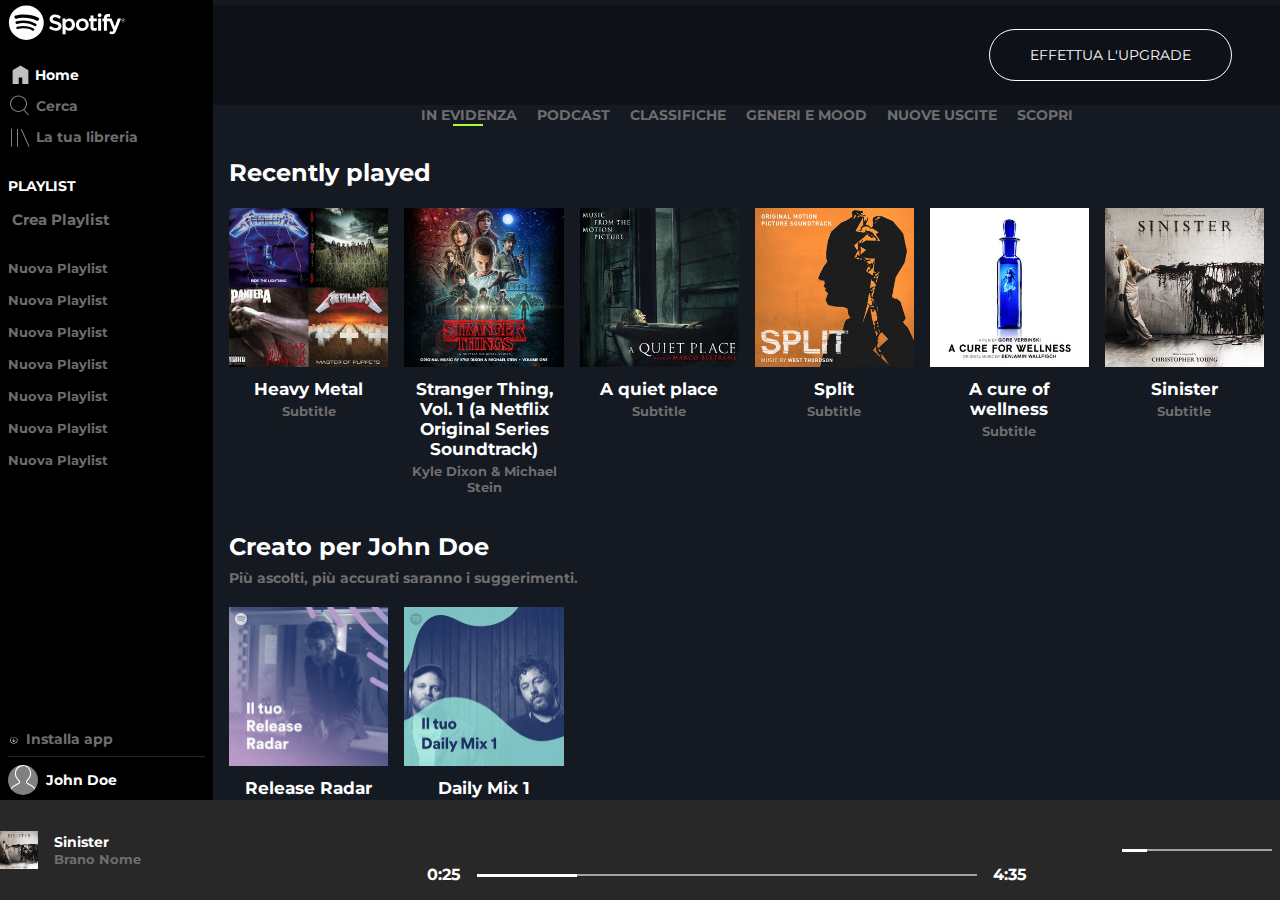
==== index.html @ 6c383e71 "fix sidebar extra-sm" ====
<!DOCTYPE html>
<html lang="en">
<head>
    <meta charset="UTF-8">
    <meta http-equiv="X-UA-Compatible" content="IE=edge">
    <meta name="viewport" content="width=device-width, initial-scale=1.0">
    <link rel="preconnect" href="https://fonts.googleapis.com">
    <link rel="preconnect" href="https://fonts.gstatic.com" crossorigin>
    <link href="https://fonts.googleapis.com/css2?family=Montserrat:wght@400;700&display=swap" rel="stylesheet">
    <link rel="stylesheet" href="https://cdnjs.cloudflare.com/ajax/libs/font-awesome/6.2.0/css/all.min.css" integrity="sha512-xh6O/CkQoPOWDdYTDqeRdPCVd1SpvCA9XXcUnZS2FmJNp1coAFzvtCN9BmamE+4aHK8yyUHUSCcJHgXloTyT2A==" crossorigin="anonymous" referrerpolicy="no-referrer" />
    <link rel="stylesheet" href="./assets/css/style.css">
    <title>Spotify</title>
</head>
<body>
    <div class="wrapper">

        <div id="container">
            
                <div class="row">
                   

                        <div class="col_2 col_md_3 col_s_4 col_xs_1 sidebar">
                                <div class="side_nav">

                                    <div class="row rw_sidebar">
                                        <div class="col_8 sidebar_top">
                                            <div class="logo">
                                                <img class="large" src="./assets/img/logo.svg" alt="">
                                                <img class="extra_sm" src="./assets/img/logo-small.svg" alt="">
                                            </div>
                                            <div class="home_i">
                                                <div class="icons home">
                                                    <img class="large" src="./assets/img/home.svg" alt="">
                                                    <span>Home</span>
                                                </div>
                                                <img class="home_extra_sm" src="./assets/img/home.svg" alt="">
                                            </div>
                                            <div class="icons">
                                                <img src="./assets/img/search.svg" alt="">
                                                <span>Cerca</span>
                                            </div>
                                            <div class="icons">
                                                <img src="./assets/img/libreria.svg" alt="">
                                                <span>La tua libreria</span>
                                            </div>
                
                                            <div class="playlist">
                                                <h4>PLAYLIST</h4>
                                                <div class="add_playlist">
                                                    <i class="fa-sharp fa-solid fa-square-plus"></i> <span>Crea Playlist</span>
                                                </div>
                                                <div class="new_pl">
                                                <h5>Nuova Playlist</h5>
                                                <h5>Nuova Playlist</h5>
                                                <h5>Nuova Playlist</h5>
                                                <h5>Nuova Playlist</h5>
                                                <h5>Nuova Playlist</h5>
                                                <h5>Nuova Playlist</h5>
                                                <h5>Nuova Playlist</h5>
                                                </div>
                                          
                                            </div>
                                         
                                        </div>
        
                                        <div class="col_4 sidebar_bottom">
                                            <div class="dw_app">
                                                <img src="./assets/img/download.svg" alt=""><span>Installa app</span>
                                            </div>
                                            
                                            <div class="avatar">
                                                <img src="./assets/img/profile.svg" alt="">
                                                <h4>John Doe</h4>
                                            </div>
        
                                        </div>
        
        
                                    </div>
                                </div>
                    
                        </div>
                    
                    
                    
                    <div class="col_10 col_md_9 col_s_8 col_xs_11 categories">
                        
                        <div class="upgrade" id="header">
                            <a href="#">EFFETTUA L'UPGRADE</a>
                        </div>

                        <div class="music">

                            <div class="wrap_col">
    
                                <nav class="navbar">
                                    <ul>
                                        <li class="evidence"><a href="#">IN EVIDENZA</a>
                                        <div class="border"></div></li>
                                        <li><a href="#">PODCAST</a></li>
                                        <li><a href="#">CLASSIFICHE</a></li>
                                        <li><a href="#">GENERI E MOOD</a></li>
                                        <li><a href="#">NUOVE USCITE</a></li>
                                        <li><a href="#">SCOPRI</a></li>
    
                                    </ul>
                                </nav>
                                
                                <div class="played category">
                                    <h3>Recently played</h3>
                                </div>
    
                                <div class="row main_categories">
                                    <div class="col_2 col_md_3 col_s_6 cover recently_py">
                                        <img src="./assets/img/metal_lifting.jpg" alt="">
                                        <h4>Heavy Metal</h4>
                                        <h6>Subtitle</h6>
                                    </div>
                                    <div class="col_2 col_md_3 col_s_6 cover recently_py">
                                        <img src="./assets/img/stranger.jpeg" alt="">
                                        <h4>Stranger Thing, Vol. 1 (a Netflix Original Series Soundtrack)</h4>
                                        <h6>Kyle Dixon & Michael Stein</h6>
                                    </div>
                                    <div class="col_2 col_md_3 col_s_6 cover recently_py">
                                        <img src="./assets/img/aquietplace.jpeg" alt="">
                                        <h4>A quiet place</h4>
                                        <h6>Subtitle</h6>
                                    </div>
                                    <div class="col_2 col_md_3 col_s_6 cover recently_py">
                                        <img src="./assets/img/split.jpeg" alt="">
                                        <h4>Split</h4>
                                        <h6>Subtitle</h6>
                                    </div>
                                    <div class="col_2 col_md_3 col_s_6 cover recently_py">
                                        <img src="./assets/img/cure.jpeg" alt="">
                                        <h4>A cure of wellness</h4>
                                        <h6>Subtitle</h6>
                                    </div>
                                    <div class="col_2 col_md_3 col_s_6 cover recently_py">
                                        <img src="./assets/img/sinister.jpeg" alt="">
                                        <h4>Sinister</h4>
                                        <h6>Subtitle</h6>
                                    </div>
                                    
                                </div>
    
                                <div class="createdforyou category">
                                    <h3>Creato per John Doe</h3>
                                    <h6>Più ascolti, più accurati saranno i suggerimenti.</h6>
                                </div>
                                <div class="row main_categories">
                                    <div class="col_2 col_md_3 col_s_6 cover foryou">
                                        <img src="./assets/img/radar.jpeg" alt="">
                                        <h4>Release Radar</h4>
    
                                    </div>
                                    <div class="col_2 col_md_3 col_s_6 cover foryou">
                                        <img src="./assets/img/mixdaily.jpeg" alt="" class="">
                                        <h4>Daily Mix 1</h4>
    
                                    </div>
        
                                </div>
    
                                <div class="popular category">
                                    <h3>Artisti più popolari</h3>
                                    <h6>Più ascolti, più accurati saranno i suggerimenti.</h6>
                                </div>
                                <div class="row main_categories">
                                    <div class="col_2 col_md_3 col_s_6 cover artist">
                                        <img src="./assets/img/youg.jpeg" alt="">
    
                                    </div>
                                    <div class="col_2 col_md_3 col_s_6 cover artist">
                                        <img src="./assets/img/einaudi.jpeg" alt="" class="">
                                    </div>
        
                                </div>
                            </div>
                        </div>
                    </div>
                </div>
            

            
            <!-- top -->
        </div>
       
        <div id="bottom">
            <div class="row player">
                <div class="col_ 2 left">
                    <img src="./assets/img/sinister.jpeg" alt="">
                    
                    <div class="song">
                        
                        <h5>Sinister</h5>
                        <h6>Brano Nome</h6>
                    </div>
                    <div class="left_ic">
                        <i class="fa-regular fa-heart"></i>
                        <i class="fa-regular fa-folder"></i>
                    </div>
                    
                </div>
                <div class="col_8 center">
                    <div class="center_icons">
                        <i class="fa-solid fa-shuffle"></i>
                        <i class="fa-solid fa-backward-step"></i>
                        <i class="fa-regular fa-circle-play"></i>
                        <i class="fa-solid fa-forward-step"></i>
                        <i class="fa-solid fa-rotate-right"></i>
                    </div>
                   
                    <div class="time_play">
                        <div class="time">0:25</div>
                        <div class="play">
                            <div class="riproduction">
                            <i class="fa-solid fa-circle"></i>
                            </div>

                        </div>
                        <div class="time">4:35</div>
                        
                    </div>
                </div>
                <div class="col_2 right">
                    <i class="fa-solid fa-list"></i>
                    <i class="fa-solid fa-desktop"></i>
                    <i class="fa-solid fa-volume-high"></i>
                    <div class="play">
                        <div class="riproduction">
                            <i class="fa-solid fa-circle"></i>
                            </div>
                    </div>
                </div>


            </div>
        </div>
        <!-- bottom -->

    </div>
  
</body>
</html>
---- assets/css/style.css ----
/* common RULES */

* {
    margin: 0;
    padding: 0;
    box-sizing: border-box;
}

:root {
    --primary: #141922;
    --secondary: #282828;
    --secondary-text: #6E6E6E;
    --secondary-soft: #808080;
    --secondary-light: #C1C1C1;
    --secondary-soft2: #A3A3A3;
    --accent: #ADFF2F;
    --dark: #000000;
    --light: #FFFFFF;
    
}

body {
    background-color: var(--primary);
    font-family: 'Montserrat', sans-serif;
    color: var(--secondary-text);
}

img {
    max-width: 100%;
}

.wrapper{
    height: 100vh;
}

#container {
    height: calc(100vh - 100px);
}

.row {
    display: flex;
    flex-wrap: wrap;
    justify-content: space-between;
    height: 100%;
}

/* [class^="col_"] {
    padding: 0.3rem 0.5rem;
} */

.sidebar, .categories, .cover {
    padding: 0.3rem 0.5rem;
}
/* #region COLUMN */
.col_1 {
    width: calc(100% / 12 *1);
}

.col_2 {
    width: calc(100% / 12 *2);
}

.col_3 {
    width: calc(100% / 12 *3);
}

.col_4 {
    width: calc(100% / 12 *4);
}

.col_5 {
    width: calc(100% / 12 *5);
}

.col_6 {
    width: 50%;
}

.col_7 {
    width: calc(100% / 12 *7);
}

.col_8 {
    width: calc(100% / 12 *8);
}

.col_9 {
    width: calc(100% / 12 *9);
}

.col_10 {
    width: calc(100% / 12 *10);
}

.col_11 {
    width: calc(100% / 12 *11);
}

.col_12 {
    width: 100%;
}

/* #endregion COLUMN */


/* #region DEBUG */

.debug #top {
    background-color: blue;
}

.debug #bottom {
    background-color: red;
    height: 100px;
}

.debug .sidebar {
    background-color: pink;
    display: flex;
    flex-direction: column;
    justify-content: space-between;
}

.debug .sidebar_top {
    background-color: gray;
    height: 300px;
}

.debug .sidebar_bottom {
    background-color: rgb(119, 214, 72);
    height: 50px;
}


.debug .categories {
    background-color: aqua;
    overflow: auto;
}

.debug #header {
    background-color: #141922;
    height: 10vh;
    width: 82vw;
    position: fixed;
    
}

.debug .kind_nav {
    background-color: #C1C1C1;
    height: 50px;
}

.debug .recently_py, .debug .foryou {
    background-color: blue;
    margin: 1rem 1rem;
}

.debug .rw_top {
    background-color: violet;
    height: 50%;
    margin-top: 1rem;
}

.debug .wrap_col {
    height: calc(100vh - 100px);
    margin-top: 3rem;
}
/* #endregion DEBUG */

/* #region SIDEBAR */
.sidebar {
    background-color: var(--dark);
    height: 100%;
}

.side_nav {
    height: 100%;
    overflow: hidden;
}

.rw_sidebar {
    display: flex;
    flex-direction: column;
}

.sidebar_top, .sidebar_bottom {
    width: 100%;
}

.logo img {
    width: 60%;
    margin-bottom: 1rem;
}

.logo .extra_sm, .home_extra_sm {
    display: none;
}

.icons img  {
    width: 12%;
    margin: 0.25rem 0;
    vertical-align: middle;
    filter: brightness(50%);
}

.icons span, .new_pl, .dw_app {
    font-size: 14px;
    font-weight: 700;
    vertical-align: middle;
}

.home {
    border-left: 5px solid var(--accent);
    position: relative;
    left: -1rem;
    padding-left: 0.8rem;
    color: var(--light);
}

.home img {
    filter: contrast(50%);
}

.playlist {
    margin-top: 1.5rem;
    overflow-y: auto;
}

.playlist h4, .avatar h4 {
    color: var(--light);
    font-size: 14px;
}

.playlist h5 {
    margin-top: 1rem;
    font-size: 13px;
}

.playlist i {
    font-size: 40px;
    color: var(--secondary-soft2);
    margin: 0.25rem 0.25rem 0 0;
    vertical-align: middle;

}

.add_playlist span {
    font-size: 15px;
    font-weight: 700;
    vertical-align: middle;
}
/* end sitebar-top */

.dw_app {
    border-bottom: 1px solid var(--secondary);
    padding-bottom: 0.5rem;
}

.dw_app img {
    width: 5%;
    vertical-align: middle;
    margin-right: 0.5rem;
}

.avatar {
    display: flex;
    align-items: center;
    margin-top: 0.5rem;
}

.avatar img {
    margin-right: 0.5rem;
    background-color: var(--secondary-soft);
    border-radius: 50%;
    width: 30px;   
    height: 30px;
} 

/* end sitebar-bottom */

/* #endregion SIDEBAR */

/* #region CATEGORIES */
#header {
    margin:0 -0.5rem;
    height: 100px;
    display: flex;
    justify-content: end;
    align-items: center;
    background-color: #00000045;
}

#header a {
    color: var(--light);
    text-align: center;
    text-decoration: none;
    font-size: 14px;
    padding: 1rem 2.5rem;
    margin-right: 3rem;
    border: 1px solid var(--light);
    border-radius: 3.5rem;
}

.navbar {
    text-align: center;
    
}

.navbar ul li{
    display: inline-block;
}

.navbar a {
    color: var(--secondary-text);
    font-size: 14px;
    font-weight: 700;
    text-decoration: none;
    padding: 0 0.5rem;
}

.border {
    height: 2px;
    width: 30px;
    background-color: var(--accent);
    margin-left: 2.5rem;
}

.categories {
    height: 100%;
    padding-bottom: 0;
}

.music {
    max-width: 1440px;
    overflow-y: auto;
    height: calc(100% - 100px);
}

.row .main_categories {
    justify-content: flex-start;
}

.wrap_col h4, .category h3 {
    color: var(--light);
}

.wrap_col h4 {
    text-align: center;
    font-size: 17px;
    margin-top: 0.5rem;
}

.played {
    margin: 2rem 0 1rem 0.5rem;
} 

.recently_py h6 {
    font-size: 13px;
    text-align: center;
    margin-top: 0.25rem;
}

.createdforyou, .popular {
    margin: 2rem 0 1rem 0.5rem;
}

.category h3 {
    font-size: 24px;
}

.category h6 {
    font-size: 14px;
    margin-top: 0.5rem;
}

.artist img {
    object-fit: cover;
    border-radius: 50%;
}


/* #endregion CATEGORIES */

/* #region PLAYER */

#bottom {
    background-color: var(--secondary);
    height: 100px;
}

.player {
    flex-wrap: nowrap;
}

.left {
    display: flex;
    align-items: center;
}

.left img {
    width: 10%;
    margin-right: 1rem;
}

.song h5 {
    font-size: 14px;
    color: var(--light);
}

.song h6 {
    font-size: 13px;
}

.player_ic {
    margin-left: 3rem;
}

.left_ic {
    margin-left: 3rem;
}

.left_ic i {
    color: var(--secondary-soft2);
    margin-right: 0.5rem;
    font-size: 20px;
}

.center {
    display: flex;
    flex-direction: column;
    align-items: center;

}
.center i {
    color: var(--light);
    font-size: 20px;
    margin: 0 1rem;
    vertical-align: middle;
}

.center .fa-circle-play {
    font-size: 40px;
    margin: 0 2rem;
}

.center_icons {
    margin-top: 0.5rem;
} 

.play {
    height: 2px;
    width: 500px;
    background-color: var(--secondary-soft2);
}

.time_play {
    display: flex;
    align-items: center;
    margin-top: 0.5rem;
}

.time {
    color: var(--light);
    font-weight: 700;
    margin: 0 1rem;
}

.riproduction {
    width: 100px;
    background-color: var(--light);
    height: 3px;
    display: flex;
    align-items: center;
    justify-content: end;
}

.riproduction i, .right .riproduction i {
    display: none;
    font-size: 15px;
    margin: 0;
}

.right {
    display: flex;
    align-items: center;
    justify-content: end;
}

.right i {
    color: var(--light);
    font-size: 15px;
    margin: 0 0.5rem;
}

.right .play {
    width: 150px;
    margin-right: 0.5rem;
}

.right .riproduction {
    width: 25px;
}


/* #endregion PLAYER */


/* #region HOVER */
.icons:hover, 
.new_pl h5:hover,
.left_ic i:hover,
.add_playlist:hover,
.add_playlist:hover i,
.song h6:hover,
.navbar a:hover {
    cursor: pointer;
    color: var(--light);
}

.icons:hover img {
    cursor: pointer;
    filter: brightness(100%);
}

.song h6:hover {
    cursor: pointer;
    text-decoration: underline;
}

#header a:hover {
    cursor: pointer;
    transform: scale(1.2);
}

.center .fa-circle-play:hover {
    cursor: pointer;
    transform: scale(1.1);
}

.riproduction:hover {
    cursor: pointer;
    background-color: var(--accent);
}

.riproduction:hover i {
    display: block;
}

.cover img:hover {
    filter: brightness(0.7);
}
/* #endregion HOVER */


/* #region RESPONSIVE */

@media screen and (max-width: 878px) {
    .col_md_3 {
        width: calc(100% / 12 *3);
    }

    .col_md_9 {
        width: calc(100% / 12 *9);
    }
    
    .navbar li {
        margin-top: 1rem;
    }

    #bottom {
        width: 100%;
    }
}

@media screen and (max-width: 639px) {
    .col_s_6 {
        width: calc(100% / 12 *6);
    }    

    .col_s_4 {
        width: calc(100% / 12 *4);
    }

    .col_s_8 {
        width: calc(100% / 12 *8);

    }
}

@media screen and (max-width: 552px) { 
    .col_xs_1 {
        width: calc(100% / 12 *1);
    }

    .col_xs_11 {
        width: calc(100% / 12 *11);
    }

    .logo .large {
        display: none;
    }

    .icons span, .home, .playlist, .dw_app, .avatar h4 {
        display: none;
    }

    .logo .extra_sm {
        display: block;
    } 

    .home_extra_sm {
        display: block;
        filter: brightness(80%);

    }

    .icons img, .logo .extra_sm, .home_extra_sm {
        width: 100%;
    }   
    
    }
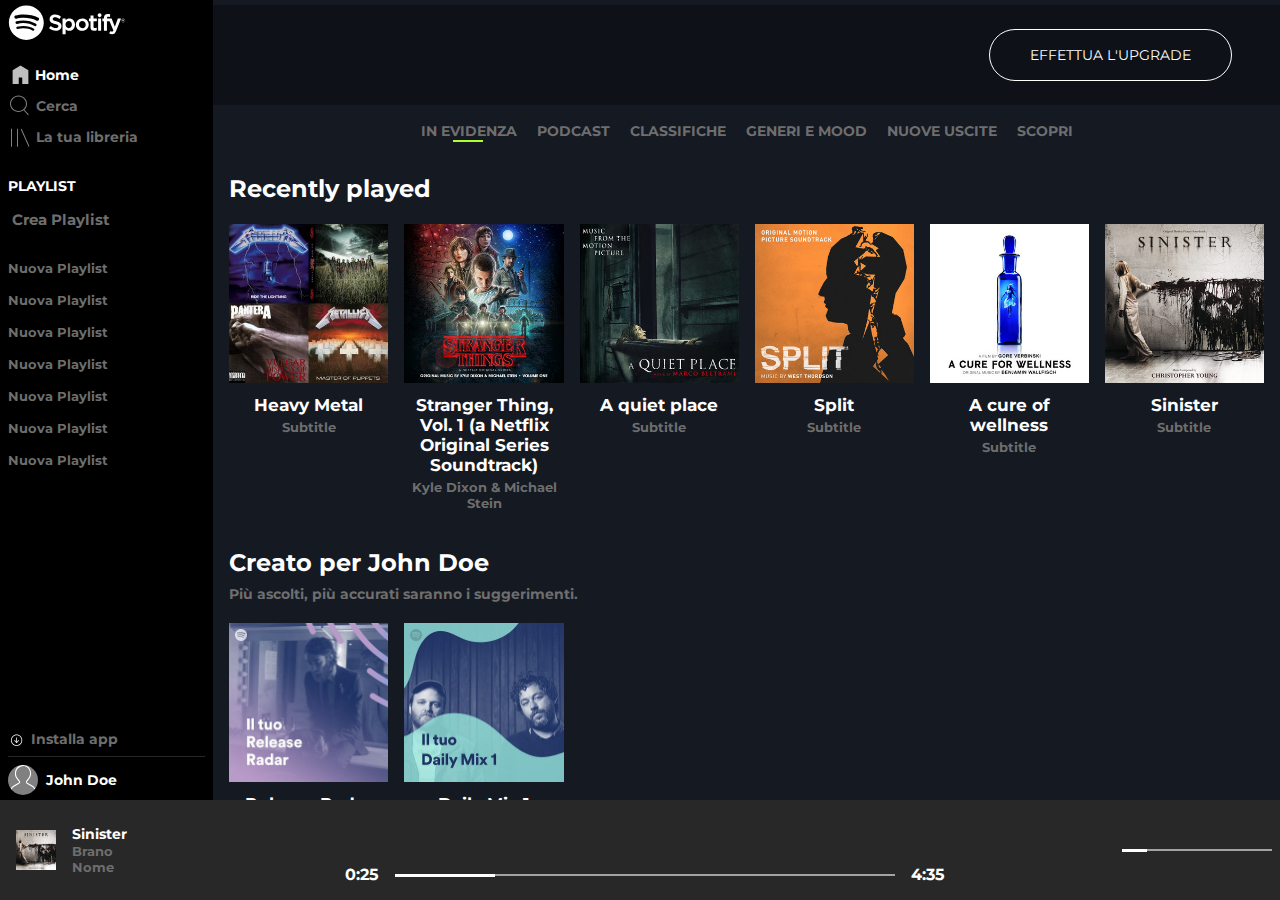
==== commit c50c34f9: "fix player-responsive" ====
--- a/index.html
+++ b/index.html
@@ -188,7 +188,7 @@
        
         <div id="bottom">
             <div class="row player">
-                <div class="col_ 2 left">
+                <div class="col_ 2 col_md_4 left">
                     <img src="./assets/img/sinister.jpeg" alt="">
                     
                     <div class="song">
@@ -202,7 +202,7 @@
                     </div>
                     
                 </div>
-                <div class="col_8 center">
+                <div class="col_8 col_md_4 center">
                     <div class="center_icons">
                         <i class="fa-solid fa-shuffle"></i>
                         <i class="fa-solid fa-backward-step"></i>
@@ -223,7 +223,7 @@
                         
                     </div>
                 </div>
-                <div class="col_2 right">
+                <div class="col_2 col_md_4 right">
                     <i class="fa-solid fa-list"></i>
                     <i class="fa-solid fa-desktop"></i>
                     <i class="fa-solid fa-volume-high"></i>
--- a/assets/css/style.css
+++ b/assets/css/style.css
@@ -303,7 +303,7 @@
 
 .navbar {
     text-align: center;
-    
+    margin-top: 1rem;
 }
 
 .navbar ul li{
@@ -399,7 +399,7 @@
 
 .left img {
     width: 10%;
-    margin-right: 1rem;
+    margin: 1rem;
 }
 
 .song h5 {
@@ -564,11 +564,60 @@
     }
     
     .navbar li {
-        margin-top: 1rem;
-    }
-
-    #bottom {
+        padding-bottom: 1rem;
+    }
+
+    .col_md_4 {
+        width: calc(100% / 12 *4);
+
+    }
+    .time_play {
         width: 100%;
+        justify-content: center;
+    }
+    
+    .center {
+        margin: 0 1rem;
+    }
+
+    .center_icons {
+        display: flex;
+        align-items: center;
+    }
+
+    .left img {
+        width: 50px;
+        margin: 0 0.5rem;
+    }
+
+    .left_ic {
+        margin-left: 0.5rem;
+        margin-right: 1rem;
+    }
+
+    .center i {
+        margin: 0 0.5rem;
+    }
+
+    .center .fa-circle-play {
+        margin: 0 1rem;
+    }
+
+    .left_ic {
+        margin-left: 1.5rem;
+    }
+
+    .time {
+        margin: 0 0.5rem;
+        font-size: 10px;
+    }
+
+    .riproduction {
+        width: 40px;
+    }
+
+    .dw_app img {
+        width: 15px;
     }
 }
 
@@ -580,10 +629,34 @@
     .col_s_4 {
         width: calc(100% / 12 *4);
     }
-
+    
     .col_s_8 {
         width: calc(100% / 12 *8);
-
+    }
+    
+    .left img {
+        width: 40px;
+    }
+
+    .left_ic {
+        margin-left: 1.5rem;
+    }
+
+    .time {
+        margin: 0 0.5rem;
+        font-size: 10px;
+    }
+    
+    .riproduction {
+        width: 30%;
+    }
+
+    .riproduction i {
+        margin: 0;
+    }
+
+    .dw_app img {
+        width: 15px;
     }
 }
 
@@ -600,7 +673,7 @@
         display: none;
     }
 
-    .icons span, .home, .playlist, .dw_app, .avatar h4 {
+    .icons span, .home, .playlist, .dw_app span, .avatar h4 {
         display: none;
     }
 
@@ -614,14 +687,42 @@
 
     }
 
-    .icons img, .logo .extra_sm, .home_extra_sm {
+    .icons img, .logo .extra_sm, .home_extra_sm  {
         width: 100%;
     }   
-    
+
+    .dw_app img {
+        width: 70%;
+        margin-left: 0.25rem;
+    }
+
+    .left img {
+        width: 40px;
+    }
+
+    .left_ic {
+        margin-left: 1rem;
+    }
+
+    .song h6 {
+        font-size: 10px;
+    }
+    .song h5 {
+        font-size: 12px;
+    }
+
     }
 
    
-
-
-
-
+@media screen and (max-width: 1440px) and (min-width: 878px) {
+    .left img {
+        width: 40px;
+    }
+
+    .dw_app img {
+        width: 15px;
+    }
+}
+
+
+
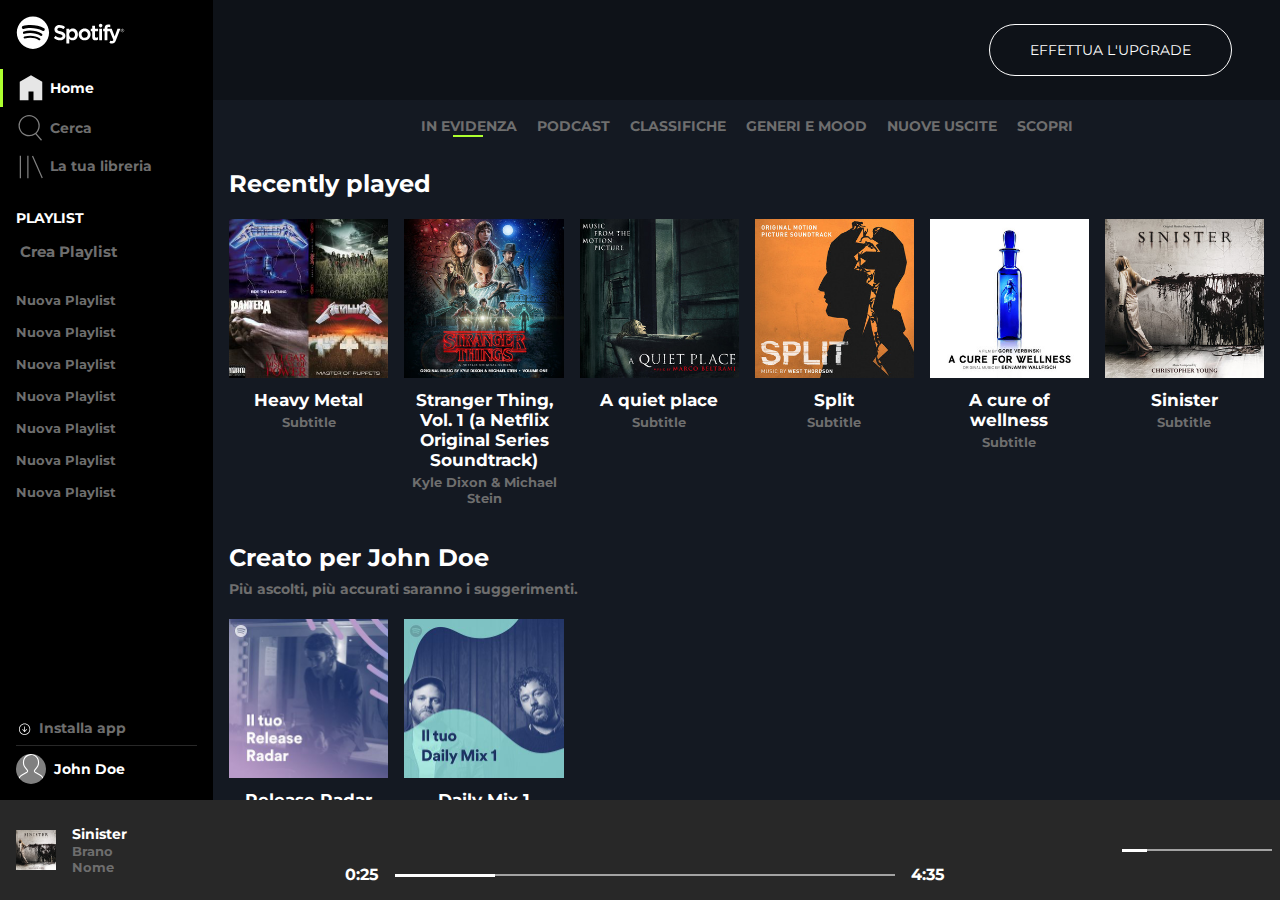
==== commit 9292aaf8: "fix padding/margin" ====
--- a/index.html
+++ b/index.html
@@ -29,13 +29,13 @@
                                                 <img class="extra_sm" src="./assets/img/logo-small.svg" alt="">
                                             </div>
                                             <div class="home_i">
-                                                <div class="icons home">
+                                                <div class="icons">
                                                     <img class="large" src="./assets/img/home.svg" alt="">
                                                     <span>Home</span>
                                                 </div>
                                                 <img class="home_extra_sm" src="./assets/img/home.svg" alt="">
                                             </div>
-                                            <div class="icons">
+                                            <div class="icons search">
                                                 <img src="./assets/img/search.svg" alt="">
                                                 <span>Cerca</span>
                                             </div>
--- a/assets/css/style.css
+++ b/assets/css/style.css
@@ -44,12 +44,16 @@
     height: 100%;
 }
 
-/* [class^="col_"] {
+.categories {
+    padding:0 0.5rem;
+}
+
+.cover {
     padding: 0.3rem 0.5rem;
-} */
-
-.sidebar, .categories, .cover {
-    padding: 0.3rem 0.5rem;
+}
+
+.sidebar {
+    padding: 1rem;
 }
 /* #region COLUMN */
 .col_1 {
@@ -197,7 +201,7 @@
 }
 
 .icons img  {
-    width: 12%;
+    width: 30px;
     margin: 0.25rem 0;
     vertical-align: middle;
     filter: brightness(50%);
@@ -209,16 +213,21 @@
     vertical-align: middle;
 }
 
-.home {
+.home_i {
     border-left: 5px solid var(--accent);
-    position: relative;
-    left: -1rem;
+    position: absolute;
+    left: -0.1rem;
     padding-left: 0.8rem;
     color: var(--light);
 }
 
-.home img {
-    filter: contrast(50%);
+.home_i img {
+    width: 30px;
+    filter: contrast(80%);
+}
+
+.search {
+    margin-top: 2.5rem;
 }
 
 .playlist {
@@ -673,7 +682,7 @@
         display: none;
     }
 
-    .icons span, .home, .playlist, .dw_app span, .avatar h4 {
+    .icons span, .home_i .icons, .playlist, .dw_app span, .avatar h4 {
         display: none;
     }
 
@@ -711,6 +720,24 @@
         font-size: 12px;
     }
 
+    .sidebar {
+        padding: 0.5rem;
+    }
+
+    .home_i {
+        position: static;
+        border: none;
+        padding: 0;
+    }
+
+    .home_i img:hover {
+        cursor: pointer;
+        filter: contrast(100%);
+    }
+
+    .search {
+        margin-top: 0.5rem;
+    }
     }
 
    
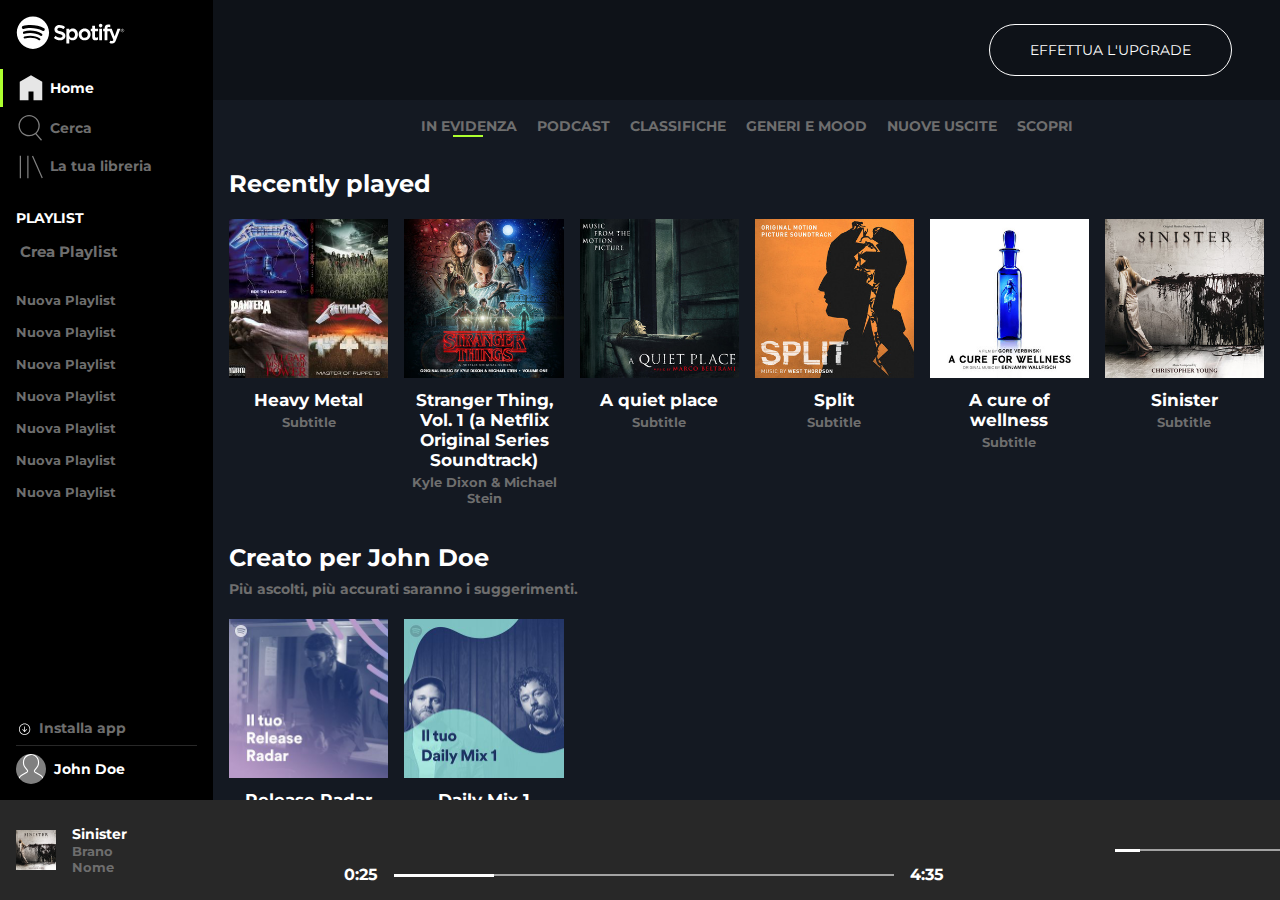
==== commit c3f61774: "clean code" ====
--- a/index.html
+++ b/index.html
@@ -96,7 +96,7 @@
                                 <nav class="navbar">
                                     <ul>
                                         <li class="evidence"><a href="#">IN EVIDENZA</a>
-                                        <div class="border"></div></li>
+                                        <div class="lit_up"></div></li>
                                         <li><a href="#">PODCAST</a></li>
                                         <li><a href="#">CLASSIFICHE</a></li>
                                         <li><a href="#">GENERI E MOOD</a></li>
@@ -213,7 +213,7 @@
                    
                     <div class="time_play">
                         <div class="time">0:25</div>
-                        <div class="play">
+                        <div class="playbar">
                             <div class="riproduction">
                             <i class="fa-solid fa-circle"></i>
                             </div>
@@ -227,7 +227,7 @@
                     <i class="fa-solid fa-list"></i>
                     <i class="fa-solid fa-desktop"></i>
                     <i class="fa-solid fa-volume-high"></i>
-                    <div class="play">
+                    <div class="playbar">
                         <div class="riproduction">
                             <i class="fa-solid fa-circle"></i>
                             </div>
--- a/assets/css/style.css
+++ b/assets/css/style.css
@@ -250,7 +250,6 @@
     color: var(--secondary-soft2);
     margin: 0.25rem 0.25rem 0 0;
     vertical-align: middle;
-
 }
 
 .add_playlist span {
@@ -258,7 +257,7 @@
     font-weight: 700;
     vertical-align: middle;
 }
-/* end sitebar-top */
+/* end sidebar-top */
 
 .dw_app {
     border-bottom: 1px solid var(--secondary);
@@ -284,9 +283,7 @@
     width: 30px;   
     height: 30px;
 } 
-
 /* end sitebar-bottom */
-
 /* #endregion SIDEBAR */
 
 /* #region CATEGORIES */
@@ -315,7 +312,7 @@
     margin-top: 1rem;
 }
 
-.navbar ul li{
+.navbar ul li {
     display: inline-block;
 }
 
@@ -327,7 +324,7 @@
     padding: 0 0.5rem;
 }
 
-.border {
+.lit_up {
     height: 2px;
     width: 30px;
     background-color: var(--accent);
@@ -345,10 +342,6 @@
     height: calc(100% - 100px);
 }
 
-.row .main_categories {
-    justify-content: flex-start;
-}
-
 .wrap_col h4, .category h3 {
     color: var(--light);
 }
@@ -359,6 +352,10 @@
     margin-top: 0.5rem;
 }
 
+.row .main_categories {
+    justify-content: flex-start;
+}
+
 .played {
     margin: 2rem 0 1rem 0.5rem;
 } 
@@ -386,12 +383,9 @@
     object-fit: cover;
     border-radius: 50%;
 }
-
-
 /* #endregion CATEGORIES */
 
 /* #region PLAYER */
-
 #bottom {
     background-color: var(--secondary);
     height: 100px;
@@ -409,19 +403,6 @@
 .left img {
     width: 10%;
     margin: 1rem;
-}
-
-.song h5 {
-    font-size: 14px;
-    color: var(--light);
-}
-
-.song h6 {
-    font-size: 13px;
-}
-
-.player_ic {
-    margin-left: 3rem;
 }
 
 .left_ic {
@@ -456,22 +437,31 @@
     margin-top: 0.5rem;
 } 
 
-.play {
+.song h5 {
+    font-size: 14px;
+    color: var(--light);
+}
+
+.song h6 {
+    font-size: 13px;
+}
+
+.time_play {
+    display: flex;
+    align-items: center;
+    margin-top: 0.5rem;
+}
+
+.time {
+    color: var(--light);
+    font-weight: 700;
+    margin: 0 1rem;
+}
+
+.playbar {
     height: 2px;
     width: 500px;
     background-color: var(--secondary-soft2);
-}
-
-.time_play {
-    display: flex;
-    align-items: center;
-    margin-top: 0.5rem;
-}
-
-.time {
-    color: var(--light);
-    font-weight: 700;
-    margin: 0 1rem;
 }
 
 .riproduction {
@@ -509,10 +499,7 @@
 .right .riproduction {
     width: 25px;
 }
-
-
 /* #endregion PLAYER */
-
 
 /* #region HOVER */
 .icons:hover, 
@@ -560,7 +547,6 @@
 }
 /* #endregion HOVER */
 
-
 /* #region RESPONSIVE */
 
 @media screen and (max-width: 878px) {
@@ -572,49 +558,49 @@
         width: calc(100% / 12 *9);
     }
     
+    .col_md_4 {
+        width: calc(100% / 12 *4);
+    }
+    
     .navbar li {
         padding-bottom: 1rem;
     }
-
-    .col_md_4 {
-        width: calc(100% / 12 *4);
-
-    }
+    
+    .dw_app img {
+        width: 15px;
+    }
+    
+    .left img {
+        width: 50px;
+        margin: 0 0.5rem;
+    }
+
+    .left_ic {
+        margin-left: 1.5rem;
+        margin-right: 1rem;
+    }
+
+    .center {
+        margin: 0 1rem;
+    }
+    
+    .center_icons {
+        display: flex;
+        align-items: center;
+    }
+
+    .center i {
+        margin: 0 0.5rem;
+    }
+
+    .center .fa-circle-play {
+        margin: 0 1rem;
+    }
+    
     .time_play {
         width: 100%;
         justify-content: center;
     }
-    
-    .center {
-        margin: 0 1rem;
-    }
-
-    .center_icons {
-        display: flex;
-        align-items: center;
-    }
-
-    .left img {
-        width: 50px;
-        margin: 0 0.5rem;
-    }
-
-    .left_ic {
-        margin-left: 0.5rem;
-        margin-right: 1rem;
-    }
-
-    .center i {
-        margin: 0 0.5rem;
-    }
-
-    .center .fa-circle-play {
-        margin: 0 1rem;
-    }
-
-    .left_ic {
-        margin-left: 1.5rem;
-    }
 
     .time {
         margin: 0 0.5rem;
@@ -625,9 +611,6 @@
         width: 40px;
     }
 
-    .dw_app img {
-        width: 15px;
-    }
 }
 
 @media screen and (max-width: 639px) {
@@ -643,6 +626,10 @@
         width: calc(100% / 12 *8);
     }
     
+    .dw_app img {
+        width: 15px;
+    }
+
     .left img {
         width: 40px;
     }
@@ -664,9 +651,6 @@
         margin: 0;
     }
 
-    .dw_app img {
-        width: 15px;
-    }
 }
 
 @media screen and (max-width: 552px) { 
@@ -678,6 +662,10 @@
         width: calc(100% / 12 *11);
     }
 
+    .sidebar {
+        padding: 0.5rem;
+    }
+
     .logo .large {
         display: none;
     }
@@ -690,39 +678,9 @@
         display: block;
     } 
 
-    .home_extra_sm {
-        display: block;
-        filter: brightness(80%);
-
-    }
-
     .icons img, .logo .extra_sm, .home_extra_sm  {
         width: 100%;
     }   
-
-    .dw_app img {
-        width: 70%;
-        margin-left: 0.25rem;
-    }
-
-    .left img {
-        width: 40px;
-    }
-
-    .left_ic {
-        margin-left: 1rem;
-    }
-
-    .song h6 {
-        font-size: 10px;
-    }
-    .song h5 {
-        font-size: 12px;
-    }
-
-    .sidebar {
-        padding: 0.5rem;
-    }
 
     .home_i {
         position: static;
@@ -735,21 +693,49 @@
         filter: contrast(100%);
     }
 
+    .home_extra_sm {
+        display: block;
+        filter: brightness(80%);
+    }
+    
     .search {
         margin-top: 0.5rem;
     }
-    }
-
-   
-@media screen and (max-width: 1440px) and (min-width: 878px) {
+    
+    .dw_app img {
+        width: 70%;
+        margin-left: 0.25rem;
+    }
+
     .left img {
         width: 40px;
     }
 
+    .left_ic {
+        margin-left: 1rem;
+    }
+
+    .song h6 {
+        font-size: 10px;
+    }
+
+    .song h5 {
+        font-size: 12px;
+    }
+
+    }
+
+
+@media screen and (max-width: 1440px) and (min-width: 878px) {
     .dw_app img {
         width: 15px;
     }
-}
-
-
-
+
+    .left img {
+        width: 40px;
+    }
+
+}
+/* #endregion RESPONSIVE */
+
+
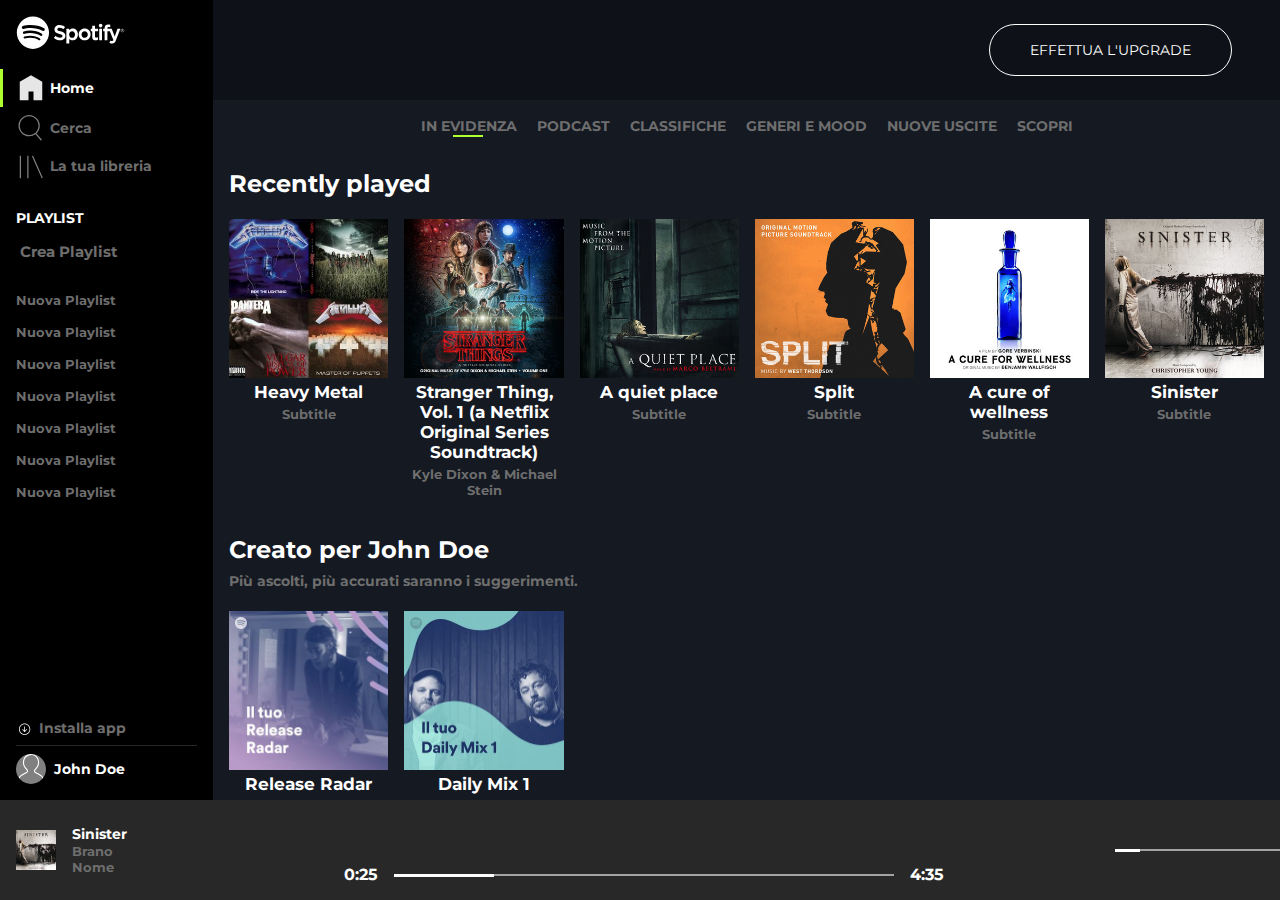
==== commit 0b1663b1: "add cover play-hover" ====
--- a/index.html
+++ b/index.html
@@ -112,32 +112,52 @@
     
                                 <div class="row main_categories">
                                     <div class="col_2 col_md_3 col_s_6 cover recently_py">
-                                        <img src="./assets/img/metal_lifting.jpg" alt="">
+                                        <div class="wrap_img">
+                                            <img src="./assets/img/metal_lifting.jpg" alt="">
+                                            <i class="fa-regular fa-circle-play play_hover"></i>
+                                        </div>
+                                        
                                         <h4>Heavy Metal</h4>
                                         <h6>Subtitle</h6>
                                     </div>
                                     <div class="col_2 col_md_3 col_s_6 cover recently_py">
-                                        <img src="./assets/img/stranger.jpeg" alt="">
+                                        <div class="wrap_img">
+                                            <img src="./assets/img/stranger.jpeg" alt="">
+                                            <i class="fa-regular fa-circle-play play_hover"></i>
+                                        </div>
                                         <h4>Stranger Thing, Vol. 1 (a Netflix Original Series Soundtrack)</h4>
                                         <h6>Kyle Dixon & Michael Stein</h6>
                                     </div>
                                     <div class="col_2 col_md_3 col_s_6 cover recently_py">
-                                        <img src="./assets/img/aquietplace.jpeg" alt="">
+                                        <div class="wrap_img">
+                                            <img src="./assets/img/aquietplace.jpeg" alt="">
+                                            <i class="fa-regular fa-circle-play play_hover"></i>
+                                        </div>
                                         <h4>A quiet place</h4>
                                         <h6>Subtitle</h6>
                                     </div>
                                     <div class="col_2 col_md_3 col_s_6 cover recently_py">
-                                        <img src="./assets/img/split.jpeg" alt="">
+                                        <div class="wrap_img">
+                                            <img src="./assets/img/split.jpeg" alt="">
+                                            <i class="fa-regular fa-circle-play play_hover"></i>
+                                        </div>
                                         <h4>Split</h4>
                                         <h6>Subtitle</h6>
                                     </div>
                                     <div class="col_2 col_md_3 col_s_6 cover recently_py">
-                                        <img src="./assets/img/cure.jpeg" alt="">
+                                        <div class="wrap_img">
+                                            <img src="./assets/img/cure.jpeg" alt="">
+                                            <i class="fa-regular fa-circle-play play_hover"></i>
+                                        </div>
                                         <h4>A cure of wellness</h4>
                                         <h6>Subtitle</h6>
                                     </div>
                                     <div class="col_2 col_md_3 col_s_6 cover recently_py">
-                                        <img src="./assets/img/sinister.jpeg" alt="">
+                                        <div class="wrap_img">
+                                            <img src="./assets/img/sinister.jpeg" alt="">
+                                            <i class="fa-regular fa-circle-play play_hover"></i>
+                                        </div>
+                                        
                                         <h4>Sinister</h4>
                                         <h6>Subtitle</h6>
                                     </div>
@@ -150,12 +170,18 @@
                                 </div>
                                 <div class="row main_categories">
                                     <div class="col_2 col_md_3 col_s_6 cover foryou">
-                                        <img src="./assets/img/radar.jpeg" alt="">
+                                        <div class="wrap_img">
+                                            <img src="./assets/img/radar.jpeg" alt="">
+                                            <i class="fa-regular fa-circle-play play_hover"></i>
+                                        </div>
                                         <h4>Release Radar</h4>
     
                                     </div>
                                     <div class="col_2 col_md_3 col_s_6 cover foryou">
-                                        <img src="./assets/img/mixdaily.jpeg" alt="" class="">
+                                        <div class="wrap_img">
+                                            <img src="./assets/img/mixdaily.jpeg" alt="" class="">
+                                            <i class="fa-regular fa-circle-play play_hover"></i>
+                                        </div>
                                         <h4>Daily Mix 1</h4>
     
                                     </div>
@@ -168,11 +194,17 @@
                                 </div>
                                 <div class="row main_categories">
                                     <div class="col_2 col_md_3 col_s_6 cover artist">
-                                        <img src="./assets/img/youg.jpeg" alt="">
+                                        <div class="wrap_img">
+                                            <img src="./assets/img/youg.jpeg" alt="">
+                                            <i class="fa-regular fa-circle-play play_hover"></i>
+                                        </div>
     
                                     </div>
                                     <div class="col_2 col_md_3 col_s_6 cover artist">
-                                        <img src="./assets/img/einaudi.jpeg" alt="" class="">
+                                        <div class="wrap_img">
+                                            <img src="./assets/img/einaudi.jpeg" alt="" class="">
+                                            <i class="fa-regular fa-circle-play play_hover"></i>
+                                        </div>
                                     </div>
         
                                 </div>
--- a/assets/css/style.css
+++ b/assets/css/style.css
@@ -232,7 +232,8 @@
 
 .playlist {
     margin-top: 1.5rem;
-    overflow-y: auto;
+    /* overflow-y: auto; */
+    /* height: 120px; */
 }
 
 .playlist h4, .avatar h4 {
@@ -287,6 +288,11 @@
 /* #endregion SIDEBAR */
 
 /* #region CATEGORIES */
+.categories {
+    height: 100%;
+    padding-bottom: 0;
+}
+
 #header {
     margin:0 -0.5rem;
     height: 100px;
@@ -307,6 +313,22 @@
     border-radius: 3.5rem;
 }
 
+.music {
+    max-width: 1440px;
+    overflow-y: auto;
+    height: calc(100% - 100px);
+}
+
+.wrap_col h4, .category h3 {
+    color: var(--light);
+}
+
+.wrap_col h4 {
+    text-align: center;
+    font-size: 17px;
+    margin-top: 0.5rem;
+}
+
 .navbar {
     text-align: center;
     margin-top: 1rem;
@@ -331,34 +353,23 @@
     margin-left: 2.5rem;
 }
 
-.categories {
-    height: 100%;
-    padding-bottom: 0;
-}
-
-.music {
-    max-width: 1440px;
-    overflow-y: auto;
-    height: calc(100% - 100px);
-}
-
-.wrap_col h4, .category h3 {
-    color: var(--light);
-}
-
-.wrap_col h4 {
-    text-align: center;
-    font-size: 17px;
-    margin-top: 0.5rem;
-}
-
-.row .main_categories {
-    justify-content: flex-start;
-}
 
 .played {
     margin: 2rem 0 1rem 0.5rem;
 } 
+
+.category h3 {
+    font-size: 24px;
+}
+
+.category h6 {
+    font-size: 14px;
+    margin-top: 0.5rem;
+}
+
+.row .main_categories {
+    justify-content: flex-start;
+}
 
 .recently_py h6 {
     font-size: 13px;
@@ -366,18 +377,15 @@
     margin-top: 0.25rem;
 }
 
+
+.wrap_img {
+    position: relative;
+    float: left;
+}
+
 .createdforyou, .popular {
     margin: 2rem 0 1rem 0.5rem;
-}
-
-.category h3 {
-    font-size: 24px;
-}
-
-.category h6 {
-    font-size: 14px;
-    margin-top: 0.5rem;
-}
+} 
 
 .artist img {
     object-fit: cover;
@@ -513,20 +521,39 @@
     color: var(--light);
 }
 
+#header a:hover {
+    cursor: pointer;
+    transform: scale(1.2);
+}
+
 .icons:hover img {
     cursor: pointer;
     filter: brightness(100%);
 }
 
+.wrap_img:hover img {
+    filter: brightness(0.7);
+}
+
+.wrap_img:hover .play_hover {
+    display: block;
+}
+
+.wrap_img .play_hover {
+    position: absolute;
+    top: 50%;
+    left: 50%;
+    margin: -2rem -2rem;
+    display: none;
+    font-size: 60px;
+    color: white;
+}
+
 .song h6:hover {
     cursor: pointer;
     text-decoration: underline;
 }
 
-#header a:hover {
-    cursor: pointer;
-    transform: scale(1.2);
-}
 
 .center .fa-circle-play:hover {
     cursor: pointer;
@@ -542,9 +569,7 @@
     display: block;
 }
 
-.cover img:hover {
-    filter: brightness(0.7);
-}
+
 /* #endregion HOVER */
 
 /* #region RESPONSIVE */
@@ -697,7 +722,7 @@
         display: block;
         filter: brightness(80%);
     }
-    
+
     .search {
         margin-top: 0.5rem;
     }
@@ -736,6 +761,15 @@
     }
 
 }
+
+@media screen and (max-height: 600px) {
+    .new_pl {
+        height: 180px;
+        overflow: auto;
+    }
+}
 /* #endregion RESPONSIVE */
 
 
+
+
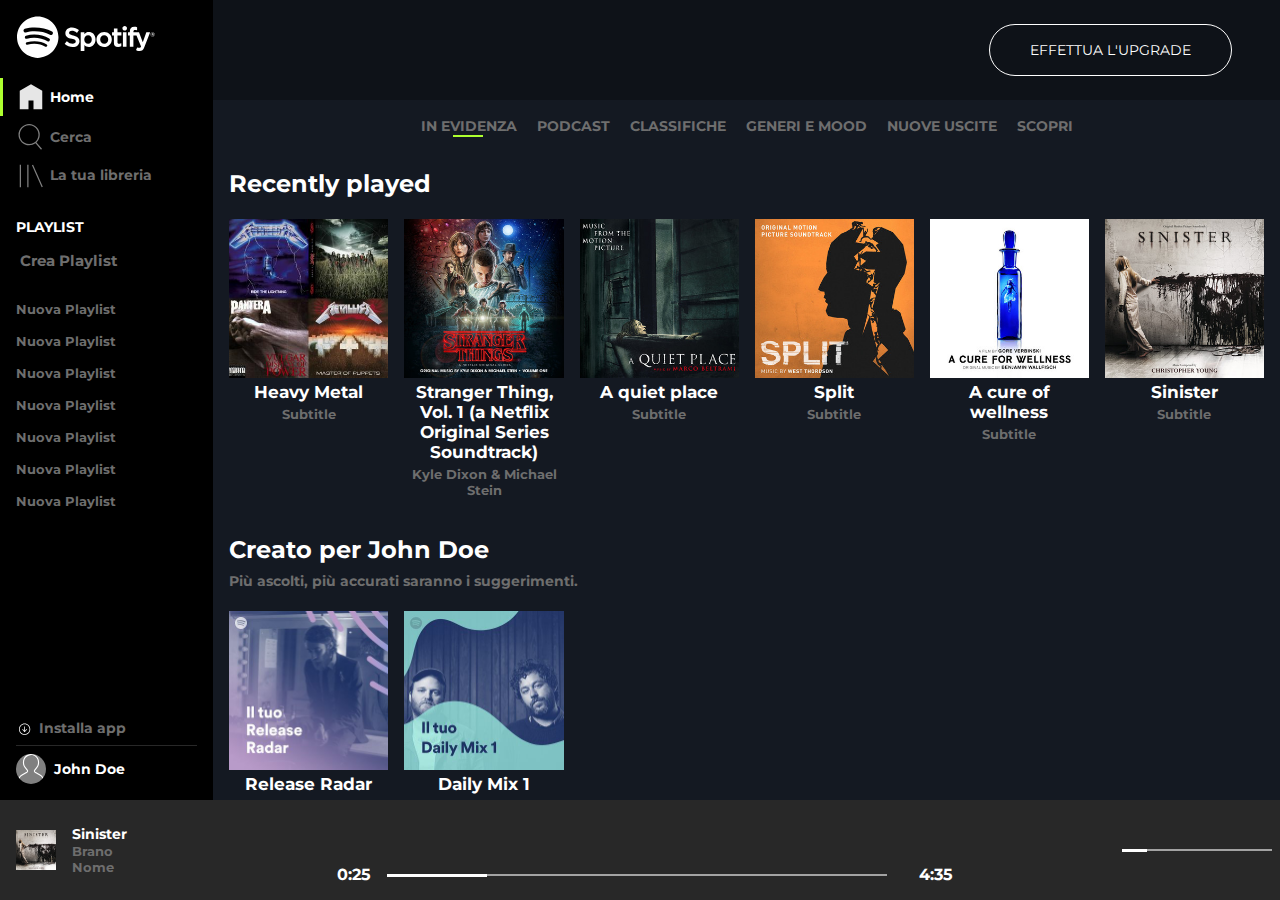
==== commit a56e924e: "fix playbar-responsive" ====
--- a/index.html
+++ b/index.html
@@ -220,7 +220,7 @@
        
         <div id="bottom">
             <div class="row player">
-                <div class="col_ 2 col_md_4 left">
+                <div class="col_ 2 col_md_4 col_xs_2 left">
                     <img src="./assets/img/sinister.jpeg" alt="">
                     
                     <div class="song">
@@ -234,7 +234,7 @@
                     </div>
                     
                 </div>
-                <div class="col_8 col_md_4 center">
+                <div class="col_8 col_md_4 col_xs_8 center">
                     <div class="center_icons">
                         <i class="fa-solid fa-shuffle"></i>
                         <i class="fa-solid fa-backward-step"></i>
@@ -255,7 +255,7 @@
                         
                     </div>
                 </div>
-                <div class="col_2 col_md_4 right">
+                <div class="col_2 col_md_4 col_xs_2 right">
                     <i class="fa-solid fa-list"></i>
                     <i class="fa-solid fa-desktop"></i>
                     <i class="fa-solid fa-volume-high"></i>
--- a/assets/css/style.css
+++ b/assets/css/style.css
@@ -192,7 +192,7 @@
 }
 
 .logo img {
-    width: 60%;
+    width: 140px;
     margin-bottom: 1rem;
 }
 
@@ -232,8 +232,6 @@
 
 .playlist {
     margin-top: 1.5rem;
-    /* overflow-y: auto; */
-    /* height: 120px; */
 }
 
 .playlist h4, .avatar h4 {
@@ -266,7 +264,7 @@
 }
 
 .dw_app img {
-    width: 5%;
+    width: 10px;
     vertical-align: middle;
     margin-right: 0.5rem;
 }
@@ -409,7 +407,7 @@
 }
 
 .left img {
-    width: 10%;
+    width: 40px;
     margin: 1rem;
 }
 
@@ -469,6 +467,7 @@
 .playbar {
     height: 2px;
     width: 500px;
+    margin-right: 1rem;
     background-color: var(--secondary-soft2);
 }
 
@@ -499,7 +498,7 @@
     margin: 0 0.5rem;
 }
 
-.right .play {
+.right .playbar {
     width: 150px;
     margin-right: 0.5rem;
 }
@@ -669,12 +668,14 @@
     }
     
     .riproduction {
-        width: 30%;
+        width: 30px;
     }
 
     .riproduction i {
         margin: 0;
     }
+
+   
 
 }
 
@@ -682,7 +683,15 @@
     .col_xs_1 {
         width: calc(100% / 12 *1);
     }
-
+    
+    .col_xs_2 {
+        width: calc(100% / 12 *2); 
+    }
+    
+    .col_xs_8 {
+        width: calc(100% / 12 *8);
+    }
+    
     .col_xs_11 {
         width: calc(100% / 12 *11);
     }
@@ -702,10 +711,6 @@
     .logo .extra_sm {
         display: block;
     } 
-
-    .icons img, .logo .extra_sm, .home_extra_sm  {
-        width: 100%;
-    }   
 
     .home_i {
         position: static;
@@ -728,7 +733,6 @@
     }
     
     .dw_app img {
-        width: 70%;
         margin-left: 0.25rem;
     }
 
@@ -762,12 +766,7 @@
 
 }
 
-@media screen and (max-height: 600px) {
-    .new_pl {
-        height: 180px;
-        overflow: auto;
-    }
-}
+
 /* #endregion RESPONSIVE */
 
 
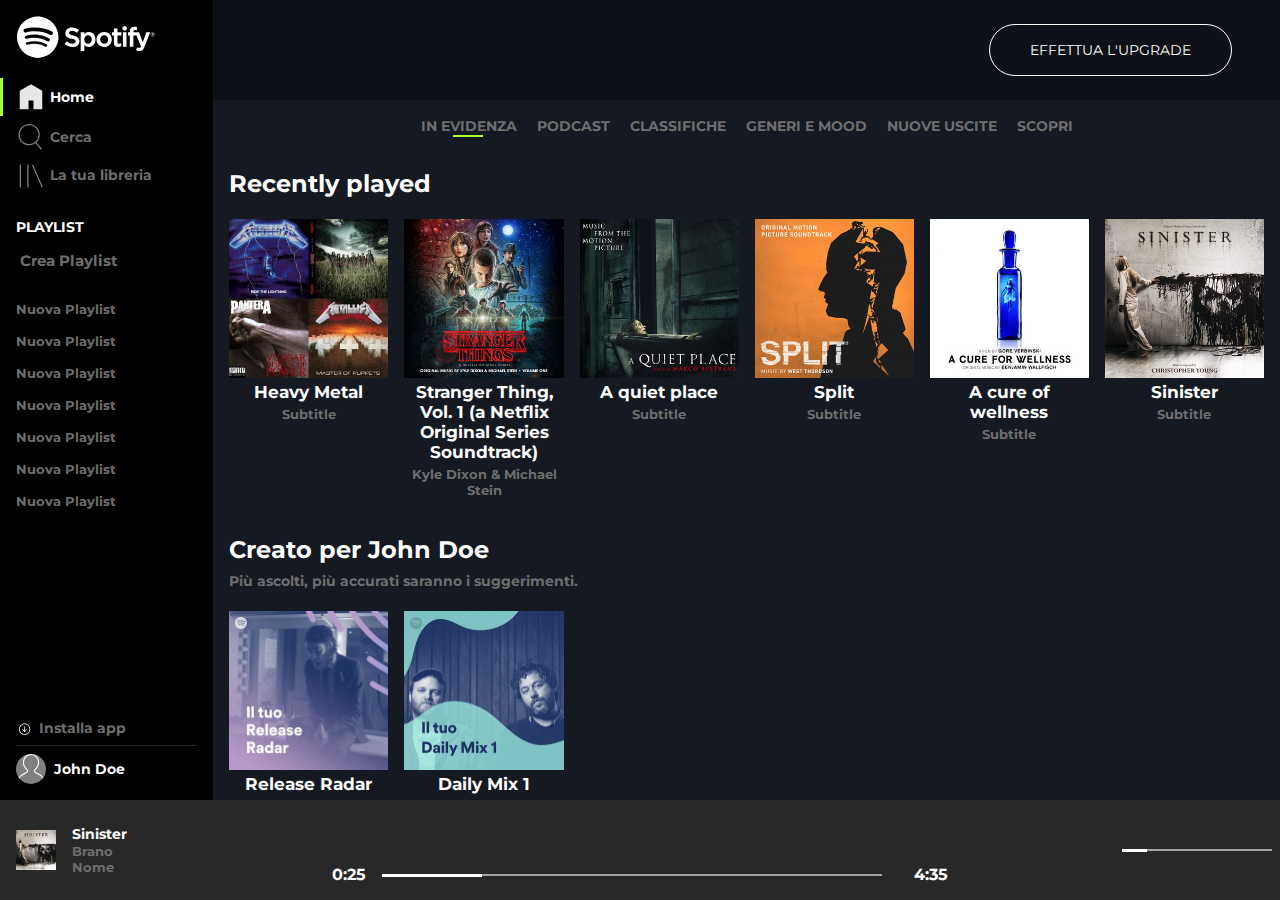
==== commit 8abbff10: "fix .music, footer" ====
--- a/index.html
+++ b/index.html
@@ -220,7 +220,7 @@
        
         <div id="bottom">
             <div class="row player">
-                <div class="col_ 2 col_md_4 col_xs_2 left">
+                <div class="col_2 col_md_4 left">
                     <img src="./assets/img/sinister.jpeg" alt="">
                     
                     <div class="song">
@@ -234,7 +234,7 @@
                     </div>
                     
                 </div>
-                <div class="col_8 col_md_4 col_xs_8 center">
+                <div class="col_8 col_md_4 center">
                     <div class="center_icons">
                         <i class="fa-solid fa-shuffle"></i>
                         <i class="fa-solid fa-backward-step"></i>
@@ -255,7 +255,7 @@
                         
                     </div>
                 </div>
-                <div class="col_2 col_md_4 col_xs_2 right">
+                <div class="col_2 col_md_4 right">
                     <i class="fa-solid fa-list"></i>
                     <i class="fa-solid fa-desktop"></i>
                     <i class="fa-solid fa-volume-high"></i>
--- a/assets/css/style.css
+++ b/assets/css/style.css
@@ -312,7 +312,7 @@
 }
 
 .music {
-    max-width: 1440px;
+    max-width: 100%;
     overflow-y: auto;
     height: calc(100% - 100px);
 }
